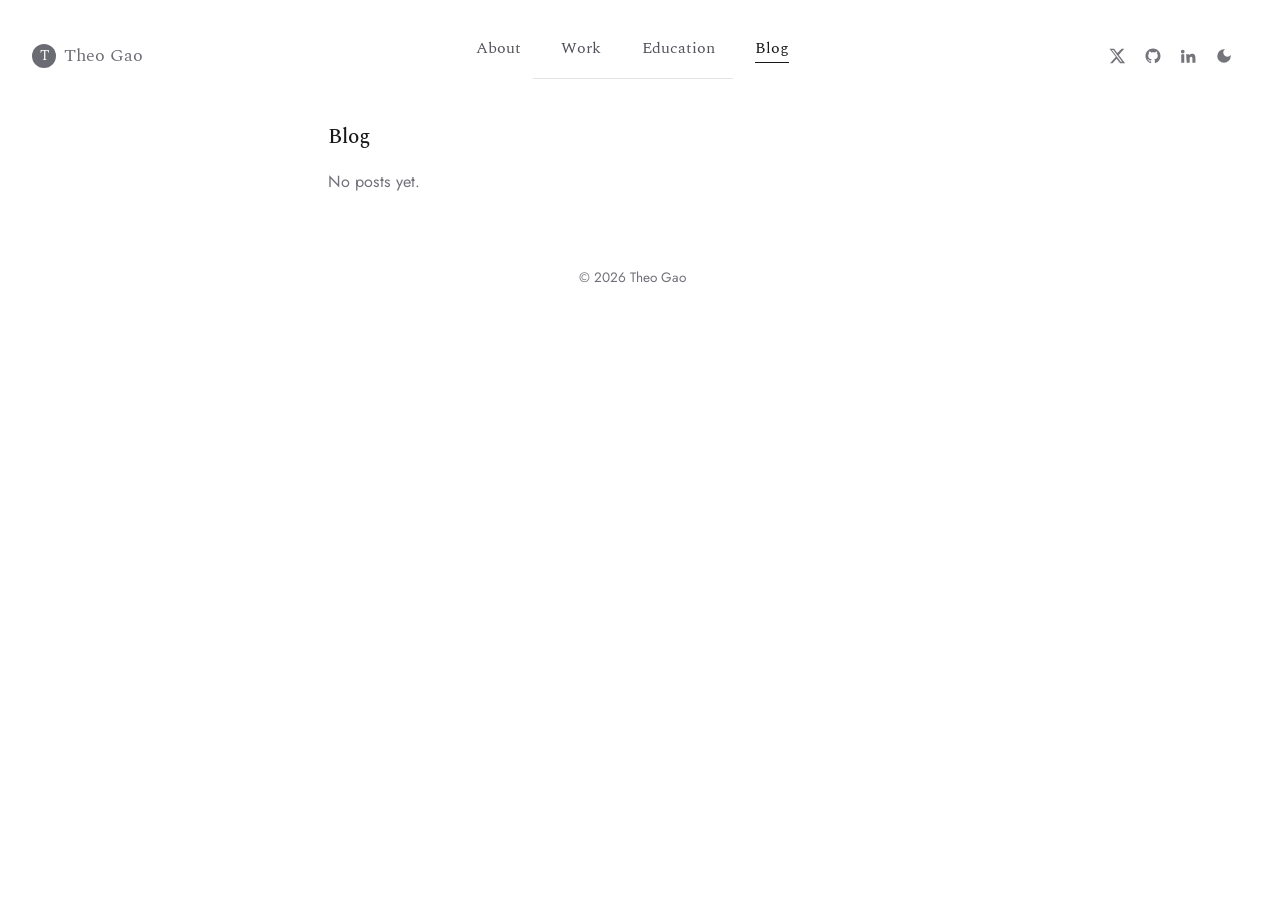
==== blog.html @ 0d7a539f "Split About, Work, Education, and Blog into separate pages" ====
<!DOCTYPE html>
<html lang="en">
<head>
  <meta charset="UTF-8">
  <meta name="viewport" content="width=device-width, initial-scale=1.0">
  <title>Blog — Theo Gao</title>
  <meta name="description" content="Writing by Theo (Long) Gao.">
  <link rel="icon" href="data:image/svg+xml,<svg xmlns='http://www.w3.org/2000/svg' viewBox='0 0 100 100'><circle cx='50' cy='50' r='46' fill='%2352525b'/><text x='50' y='66' font-size='48' text-anchor='middle' fill='white' font-family='Georgia,serif'>T</text></svg>">
  <link rel="preconnect" href="https://fonts.googleapis.com">
  <link rel="preconnect" href="https://fonts.gstatic.com" crossorigin>
  <link rel="stylesheet" href="https://fonts.googleapis.com/css2?family=Spectral:ital,wght@0,400;0,500;1,400&family=Jost:wght@400;500&display=swap">
  <link rel="stylesheet" href="style.css">
  <script>
    (function () {
      var t = localStorage.getItem('theme');
      if (t) document.documentElement.setAttribute('data-theme', t);
    })();
  </script>
</head>
<body>
  <header class="top">
    <a href="/" class="brand"><span class="mark">T</span>Theo Gao</a>
    <nav class="links">
            <a href="/">About</a>
      <a href="/work">Work</a>
      <a href="/education">Education</a>
      <a href="/blog" aria-current="page">Blog</a>
    </nav>
    <div class="icons">
      <a href="https://x.com/cappuccinotada" target="_blank" rel="noopener" aria-label="X" title="X">
        <svg viewBox="0 0 24 24" aria-hidden="true"><path fill="currentColor" d="M18.244 2.25h3.308l-7.227 8.26 8.502 11.24H16.17l-4.714-6.231-5.401 6.231H2.74l7.727-8.835L2.004 2.25H8.17l4.26 5.688 5.814-5.688zm-1.161 17.52h1.833L7.084 4.126H5.117z"/></svg>
      </a>
      <a href="https://github.com/lgao0703" target="_blank" rel="noopener" aria-label="GitHub" title="GitHub">
        <svg viewBox="0 0 24 24" aria-hidden="true"><path fill="currentColor" d="M12 2C6.477 2 2 6.477 2 12c0 4.42 2.865 8.166 6.839 9.489.5.092.682-.217.682-.482 0-.237-.009-.866-.013-1.7-2.782.604-3.369-1.341-3.369-1.341-.454-1.155-1.11-1.463-1.11-1.463-.908-.62.069-.608.069-.608 1.003.07 1.531 1.03 1.531 1.03.892 1.529 2.341 1.087 2.91.831.092-.647.35-1.088.636-1.338-2.22-.253-4.555-1.11-4.555-4.943 0-1.091.39-1.984 1.029-2.683-.103-.253-.446-1.27.098-2.647 0 0 .84-.269 2.75 1.025A9.578 9.578 0 0 1 12 6.836c.85.004 1.705.115 2.504.337 1.909-1.294 2.747-1.025 2.747-1.025.546 1.377.203 2.394.1 2.647.64.699 1.028 1.592 1.028 2.683 0 3.842-2.339 4.687-4.566 4.935.359.309.678.92.678 1.855 0 1.338-.012 2.419-.012 2.747 0 .268.18.58.688.482A10.019 10.019 0 0 0 22 12c0-5.523-4.477-10-10-10z"/></svg>
      </a>
      <a href="https://www.linkedin.com/in/long-g-54a371252/" target="_blank" rel="noopener" aria-label="LinkedIn" title="LinkedIn">
        <svg viewBox="0 0 24 24" aria-hidden="true"><path fill="currentColor" d="M4.98 3.5a2.5 2.5 0 1 1 0 5 2.5 2.5 0 0 1 0-5zM3 9.5h4V21H3zM9.5 9.5h3.8v1.6h.06c.53-1 1.83-2.05 3.77-2.05 4.03 0 4.77 2.65 4.77 6.1V21h-4v-5.1c0-1.22-.02-2.8-1.7-2.8-1.71 0-1.97 1.33-1.97 2.7V21h-4z"/></svg>
      </a>
      <button id="theme" class="theme" aria-label="Toggle dark mode" title="Toggle theme">
        <svg viewBox="0 0 24 24" aria-hidden="true"><path fill="currentColor" d="M12 3a9 9 0 1 0 9 9c0-.46-.04-.92-.1-1.36a5.39 5.39 0 0 1-4.4 2.26 5.4 5.4 0 0 1-3.14-9.8C12.92 3.04 12.46 3 12 3z"/></svg>
      </button>
    </div>
  </header>

  <main class="page">
    <section id="blog">
      <h1>Blog</h1>
      <p class="muted">No posts yet.</p>
    </section>
  </main>

  <footer class="foot">© <span id="yr">2026</span> Theo Gao</footer>
  <script>
    document.getElementById('yr').textContent = new Date().getFullYear();
    document.getElementById('theme').addEventListener('click', function () {
      var root = document.documentElement;
      var cur = root.getAttribute('data-theme') ||
        (window.matchMedia('(prefers-color-scheme: dark)').matches ? 'dark' : 'light');
      var next = cur === 'dark' ? 'light' : 'dark';
      root.setAttribute('data-theme', next);
      localStorage.setItem('theme', next);
    });
  </script>
</body>
</html>
---- style.css ----
:root {
  --bg: #ffffff;
  --text: #27272a;
  --soft: #52525b;
  --muted: #71717a;
  --rule: #e4e4e7;
  --link: #18181b;
  --underline: #a1a1aa;
  --chip: #f4f4f5;
  --bullet: #a1a1aa;
}
@media (prefers-color-scheme: dark) {
  :root:not([data-theme="light"]) {
    --bg: #121212; --text: #e0e0e0; --soft: #c4c4c4; --muted: #9a9a9a;
    --rule: #333436; --link: #f0f0f0; --underline: #6b6b6b; --chip: #1e1e1e; --bullet: #5a5a5a;
  }
}
:root[data-theme="dark"] {
  --bg: #121212; --text: #e0e0e0; --soft: #c4c4c4; --muted: #9a9a9a;
  --rule: #333436; --link: #f0f0f0; --underline: #6b6b6b; --chip: #1e1e1e; --bullet: #5a5a5a;
}

* { box-sizing: border-box; }
html { scrollbar-gutter: stable; scroll-behavior: smooth; }
body {
  margin: 0;
  background: var(--bg);
  color: var(--text);
  font-family: 'Jost', system-ui, -apple-system, sans-serif;
  font-size: 17px;
  line-height: 1.65;
  -webkit-font-smoothing: antialiased;
  transition: background .2s ease, color .2s ease;
}

/* header */
.top {
  position: relative;
  display: flex;
  align-items: center;
  justify-content: center;
  padding: 2rem 2rem 0;
  height: 80px;
}
.brand, .links a {
  font-family: 'Spectral', Georgia, serif;
  color: var(--soft);
  text-decoration: none;
}
.brand {
  position: absolute; left: 2rem;
  display: flex; align-items: center; gap: .5rem;
  font-size: 18px; opacity: .85;
}
.brand:hover { opacity: 1; }
.mark {
  width: 24px; height: 24px; border-radius: 50%;
  background: var(--soft); color: var(--bg);
  display: inline-flex; align-items: center; justify-content: center;
  font-size: 14px;
}
.links { text-align: center; }
.links::after {
  content: ''; display: block; width: 200px; height: 1px;
  background: var(--rule); margin: 1rem auto 0;
}
.links a { margin: 0 1.1rem; font-size: 16px; position: relative; }
.links a::after {
  content: ''; position: absolute; left: 0; right: 0; bottom: -3px; height: 1px;
  background: currentColor; transform: scaleX(0); transition: transform .28s cubic-bezier(.22,1,.36,1);
}
.links a:hover, .links a[aria-current="page"] { color: var(--link); }
.links a:hover::after, .links a[aria-current="page"]::after { transform: scaleX(1); }
.icons {
  position: absolute; right: 2rem;
  display: flex; gap: 1.1rem; align-items: center;
}
.icons a, .theme {
  color: var(--soft); opacity: .8; display: inline-flex;
  background: none; border: 0; padding: 0; cursor: pointer;
}
.icons a:hover, .theme:hover { opacity: 1; }
.icons svg { width: 18px; height: 18px; }

/* content */
.page {
  max-width: 650px;
  margin: 0 auto;
  padding: 2.5rem 20px 1rem;
}
section { margin-bottom: 2.4rem; }
h1, h2 {
  font-family: 'Spectral', Georgia, serif;
  font-weight: 500;
  font-size: 1.3rem;
  margin: 0 0 .9rem;
  color: var(--link);
}
h2 { font-size: 1.15rem; margin-top: 1.8rem; }
h3 {
  font-family: 'Spectral', Georgia, serif;
  font-weight: 400; font-style: italic;
  font-size: 1.05rem; margin: 1.6rem 0 .4rem; color: var(--soft);
}
p { margin: 0 0 1rem; }
a { color: var(--link); text-decoration: none; border-bottom: 1px solid var(--underline); }
a:hover { border-bottom-color: var(--link); }
.top a, .icons a { border-bottom: 0; }

ul { padding-left: 1.25em; margin: 0 0 1rem; }
li { margin: .2rem 0; }
li::marker { color: var(--bullet); }
.two-col { column-count: 2; column-gap: 2rem; }
.two-col li { break-inside: avoid; margin: 0 0 .4rem; }

.entry { margin-bottom: 1.3rem; }
.row { display: flex; justify-content: space-between; gap: 1rem; flex-wrap: wrap; }
.what { font-weight: 500; }
.when, .when-inline { color: var(--muted); font-size: .9em; white-space: nowrap; }
.where { color: var(--muted); font-size: .95em; margin-bottom: .3rem; }
.muted { color: var(--muted); font-size: .95em; }

.tags { display: flex; flex-wrap: wrap; gap: .45rem; }
.tags span {
  background: var(--chip); border: 1px solid var(--rule);
  border-radius: 999px; padding: .1rem .7rem; font-size: .85em; color: var(--soft);
}

#contact { border-top: 1px solid var(--rule); padding-top: 1.4rem; }
.foot { text-align: center; color: var(--muted); font-size: .85rem; padding: 1rem 0 2.5rem; }

/* mobile */
@media (max-width: 768px) {
  body { font-size: 15.5px; line-height: 1.6; }
  .top { flex-direction: column; height: auto; padding: 1.2rem 1rem 0; gap: .8rem; }
  .brand, .icons { position: static; }
  .top { display: grid; grid-template-columns: 1fr auto; }
  .links { grid-column: 1 / -1; grid-row: 2; }
  .links a { margin: 0 .45rem; font-size: 14.5px; }
  .links::after { width: 120px; margin-top: .8rem; }
  .page { padding-top: 1.6rem; }
  .two-col { column-count: 1; }
}
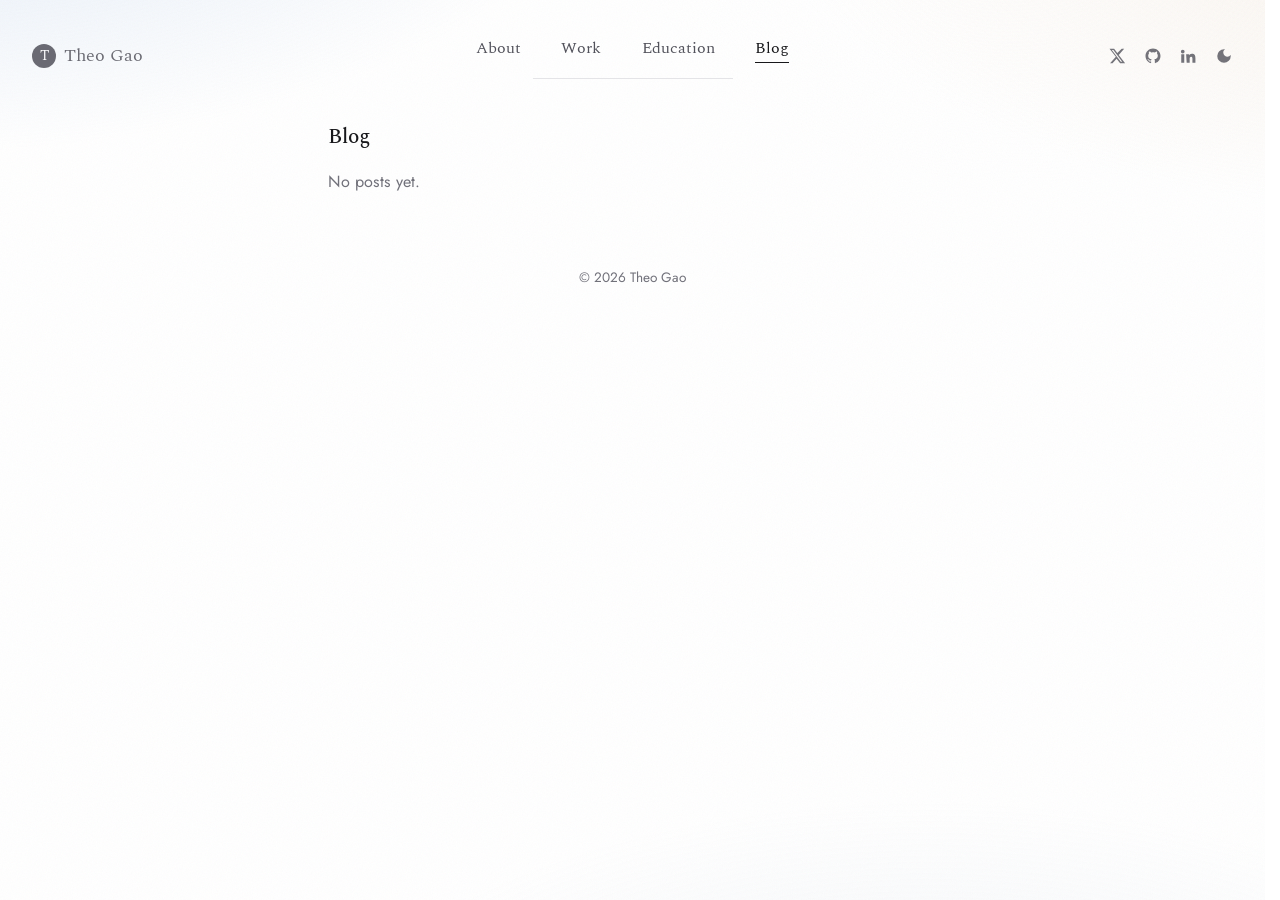
==== commit e7afdc2a: "Add soft aurora background, grain, and cursor glow" ====
--- a/blog.html
+++ b/blog.html
@@ -61,5 +61,6 @@
       localStorage.setItem('theme', next);
     });
   </script>
+  <script src="/effects.js" defer></script>
 </body>
 </html>
--- a/style.css
+++ b/style.css
@@ -8,16 +8,28 @@
   --underline: #a1a1aa;
   --chip: #f4f4f5;
   --bullet: #a1a1aa;
+  --glow-a: rgba(170, 196, 230, 0.42);
+  --glow-b: rgba(232, 210, 186, 0.32);
+  --glow-c: rgba(186, 200, 216, 0.22);
+  --spot: rgba(255, 255, 255, 0.35);
 }
 @media (prefers-color-scheme: dark) {
   :root:not([data-theme="light"]) {
     --bg: #121212; --text: #e0e0e0; --soft: #c4c4c4; --muted: #9a9a9a;
     --rule: #333436; --link: #f0f0f0; --underline: #6b6b6b; --chip: #1e1e1e; --bullet: #5a5a5a;
+    --glow-a: rgba(80, 120, 190, 0.28);
+    --glow-b: rgba(40, 150, 140, 0.18);
+    --glow-c: rgba(120, 90, 170, 0.16);
+    --spot: rgba(140, 180, 255, 0.14);
   }
 }
 :root[data-theme="dark"] {
   --bg: #121212; --text: #e0e0e0; --soft: #c4c4c4; --muted: #9a9a9a;
   --rule: #333436; --link: #f0f0f0; --underline: #6b6b6b; --chip: #1e1e1e; --bullet: #5a5a5a;
+  --glow-a: rgba(80, 120, 190, 0.28);
+  --glow-b: rgba(40, 150, 140, 0.18);
+  --glow-c: rgba(120, 90, 170, 0.16);
+  --spot: rgba(140, 180, 255, 0.14);
 }
 
 * { box-sizing: border-box; }
@@ -31,6 +43,50 @@
   line-height: 1.65;
   -webkit-font-smoothing: antialiased;
   transition: background .2s ease, color .2s ease;
+}
+
+header, main, footer { position: relative; z-index: 1; }
+
+body::before,
+body::after {
+  content: "";
+  position: fixed;
+  pointer-events: none;
+}
+body::before {
+  inset: -25%;
+  z-index: 0;
+  background:
+    radial-gradient(600px 420px at var(--spot-x, 70%) var(--spot-y, 10%), var(--spot), transparent 65%),
+    radial-gradient(ellipse 55% 40% at 12% 0%, var(--glow-a), transparent 70%),
+    radial-gradient(ellipse 50% 35% at 92% 8%, var(--glow-b), transparent 70%),
+    radial-gradient(ellipse 45% 32% at 65% 100%, var(--glow-c), transparent 75%);
+  animation: aurora 28s ease-in-out infinite alternate;
+}
+body::after {
+  inset: 0;
+  z-index: 0;
+  opacity: .045;
+  background-image: url("data:image/svg+xml,%3Csvg xmlns='http://www.w3.org/2000/svg' width='180' height='180'%3E%3Cfilter id='n'%3E%3CfeTurbulence type='fractalNoise' baseFrequency='.8' numOctaves='4' stitchTiles='stitch'/%3E%3C/filter%3E%3Crect width='100%25' height='100%25' filter='url(%23n)'/%3E%3C/svg%3E");
+  background-size: 180px 180px;
+  mix-blend-mode: multiply;
+}
+@media (prefers-color-scheme: dark) {
+  :root:not([data-theme="light"]) body::after {
+    opacity: .07;
+    mix-blend-mode: overlay;
+  }
+}
+:root[data-theme="dark"] body::after {
+  opacity: .07;
+  mix-blend-mode: overlay;
+}
+@keyframes aurora {
+  from { transform: translate3d(-2%, -1%, 0) rotate(0deg) scale(1); }
+  to { transform: translate3d(3%, 2%, 0) rotate(8deg) scale(1.08); }
+}
+@media (prefers-reduced-motion: reduce) {
+  body::before { animation: none; }
 }
 
 /* header */
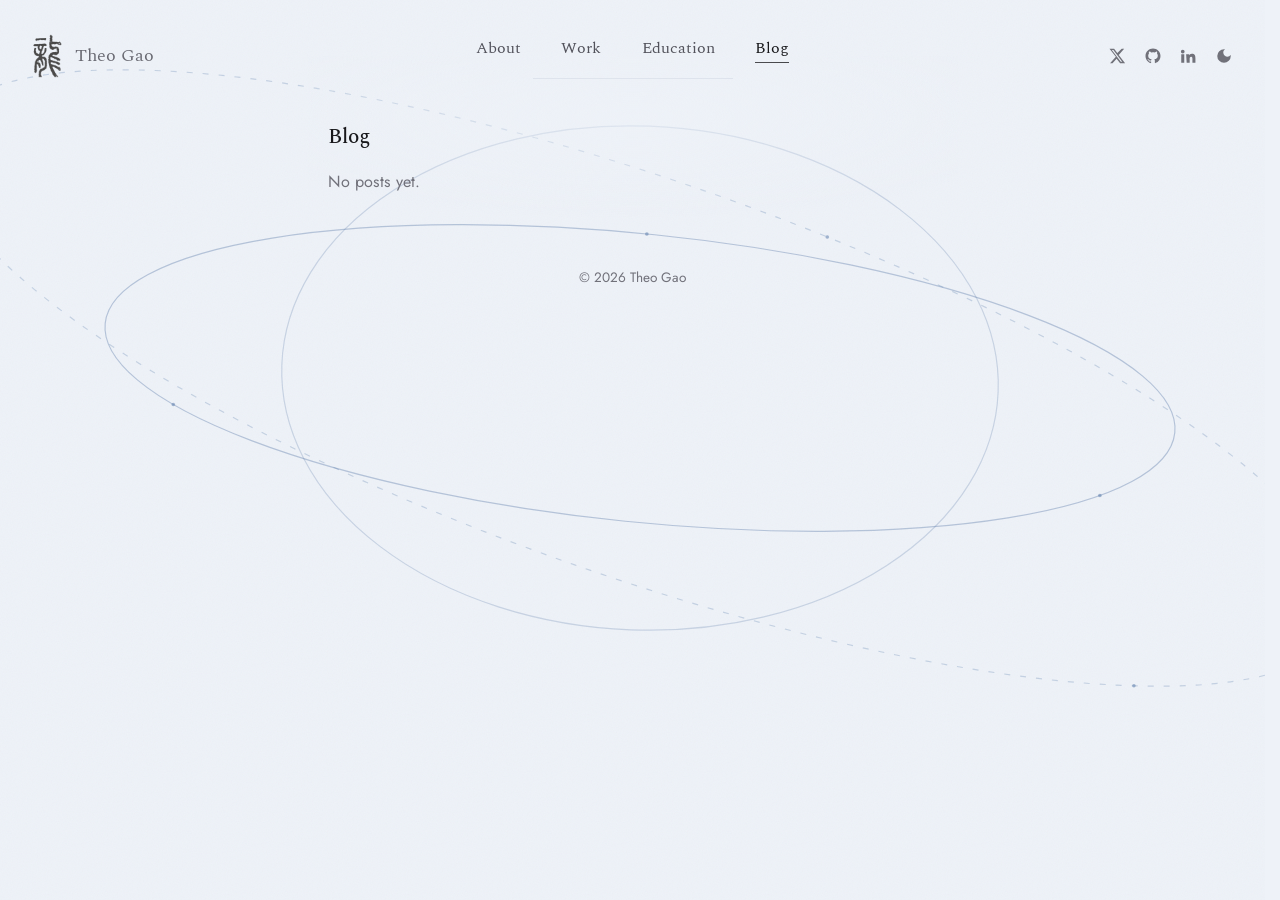
==== commit 31a23c2c: "Replace circled T with 高龙 calligraphy mark Use Long's brush 高龙 as the header mark and favicon, with " ====
--- a/blog.html
+++ b/blog.html
@@ -5,7 +5,8 @@
   <meta name="viewport" content="width=device-width, initial-scale=1.0">
   <title>Blog — Theo Gao</title>
   <meta name="description" content="Writing by Theo (Long) Gao.">
-  <link rel="icon" href="data:image/svg+xml,<svg xmlns='http://www.w3.org/2000/svg' viewBox='0 0 100 100'><circle cx='50' cy='50' r='46' fill='%2352525b'/><text x='50' y='66' font-size='48' text-anchor='middle' fill='white' font-family='Georgia,serif'>T</text></svg>">
+  <link rel="icon" href="/assets/favicon.png" type="image/png">
+  <link rel="apple-touch-icon" href="/assets/apple-touch-icon.png">
   <link rel="preconnect" href="https://fonts.googleapis.com">
   <link rel="preconnect" href="https://fonts.gstatic.com" crossorigin>
   <link rel="stylesheet" href="https://fonts.googleapis.com/css2?family=Spectral:ital,wght@0,400;0,500;1,400&family=Jost:wght@400;500&display=swap">
@@ -19,7 +20,11 @@
 </head>
 <body>
   <header class="top">
-    <a href="/" class="brand"><span class="mark">T</span>Theo Gao</a>
+    <a href="/" class="brand">
+      <img class="seal seal-light" src="/assets/mark-light.png" width="31" height="44" alt="">
+      <img class="seal seal-dark" src="/assets/mark-dark.png" width="31" height="44" alt="">
+      Theo Gao
+    </a>
     <nav class="links">
             <a href="/">About</a>
       <a href="/work">Work</a>
--- a/style.css
+++ b/style.css
@@ -1,35 +1,26 @@
 :root {
-  --bg: #ffffff;
+  --bg: #eef2f8;
   --text: #27272a;
   --soft: #52525b;
   --muted: #71717a;
-  --rule: #e4e4e7;
+  --rule: #d5dbe6;
   --link: #18181b;
   --underline: #a1a1aa;
-  --chip: #f4f4f5;
+  --chip: #f4f6fa;
   --bullet: #a1a1aa;
-  --glow-a: rgba(170, 196, 230, 0.42);
-  --glow-b: rgba(232, 210, 186, 0.32);
-  --glow-c: rgba(186, 200, 216, 0.22);
-  --spot: rgba(255, 255, 255, 0.35);
+  --page-veil: rgba(238, 242, 248, 0.62);
 }
 @media (prefers-color-scheme: dark) {
   :root:not([data-theme="light"]) {
-    --bg: #121212; --text: #e0e0e0; --soft: #c4c4c4; --muted: #9a9a9a;
-    --rule: #333436; --link: #f0f0f0; --underline: #6b6b6b; --chip: #1e1e1e; --bullet: #5a5a5a;
-    --glow-a: rgba(80, 120, 190, 0.28);
-    --glow-b: rgba(40, 150, 140, 0.18);
-    --glow-c: rgba(120, 90, 170, 0.16);
-    --spot: rgba(140, 180, 255, 0.14);
+    --bg: #07090e; --text: #e0e0e0; --soft: #c4c4c4; --muted: #9a9a9a;
+    --rule: #2a2d36; --link: #f0f0f0; --underline: #6b6b6b; --chip: #14161c; --bullet: #5a5a5a;
+    --page-veil: rgba(7, 9, 14, 0.58);
   }
 }
 :root[data-theme="dark"] {
-  --bg: #121212; --text: #e0e0e0; --soft: #c4c4c4; --muted: #9a9a9a;
-  --rule: #333436; --link: #f0f0f0; --underline: #6b6b6b; --chip: #1e1e1e; --bullet: #5a5a5a;
-  --glow-a: rgba(80, 120, 190, 0.28);
-  --glow-b: rgba(40, 150, 140, 0.18);
-  --glow-c: rgba(120, 90, 170, 0.16);
-  --spot: rgba(140, 180, 255, 0.14);
+  --bg: #07090e; --text: #e0e0e0; --soft: #c4c4c4; --muted: #9a9a9a;
+  --rule: #2a2d36; --link: #f0f0f0; --underline: #6b6b6b; --chip: #14161c; --bullet: #5a5a5a;
+  --page-veil: rgba(7, 9, 14, 0.58);
 }
 
 * { box-sizing: border-box; }
@@ -47,46 +38,34 @@
 
 header, main, footer { position: relative; z-index: 1; }
 
-body::before,
+#fx {
+  position: fixed;
+  inset: 0;
+  z-index: 0;
+  width: 100%;
+  height: 100%;
+  pointer-events: none;
+}
 body::after {
   content: "";
   position: fixed;
-  pointer-events: none;
-}
-body::before {
-  inset: -25%;
-  z-index: 0;
-  background:
-    radial-gradient(600px 420px at var(--spot-x, 70%) var(--spot-y, 10%), var(--spot), transparent 65%),
-    radial-gradient(ellipse 55% 40% at 12% 0%, var(--glow-a), transparent 70%),
-    radial-gradient(ellipse 50% 35% at 92% 8%, var(--glow-b), transparent 70%),
-    radial-gradient(ellipse 45% 32% at 65% 100%, var(--glow-c), transparent 75%);
-  animation: aurora 28s ease-in-out infinite alternate;
-}
-body::after {
   inset: 0;
   z-index: 0;
-  opacity: .045;
+  pointer-events: none;
+  opacity: .04;
   background-image: url("data:image/svg+xml,%3Csvg xmlns='http://www.w3.org/2000/svg' width='180' height='180'%3E%3Cfilter id='n'%3E%3CfeTurbulence type='fractalNoise' baseFrequency='.8' numOctaves='4' stitchTiles='stitch'/%3E%3C/filter%3E%3Crect width='100%25' height='100%25' filter='url(%23n)'/%3E%3C/svg%3E");
   background-size: 180px 180px;
   mix-blend-mode: multiply;
 }
 @media (prefers-color-scheme: dark) {
   :root:not([data-theme="light"]) body::after {
-    opacity: .07;
+    opacity: .05;
     mix-blend-mode: overlay;
   }
 }
 :root[data-theme="dark"] body::after {
-  opacity: .07;
+  opacity: .05;
   mix-blend-mode: overlay;
-}
-@keyframes aurora {
-  from { transform: translate3d(-2%, -1%, 0) rotate(0deg) scale(1); }
-  to { transform: translate3d(3%, 2%, 0) rotate(8deg) scale(1.08); }
-}
-@media (prefers-reduced-motion: reduce) {
-  body::before { animation: none; }
 }
 
 /* header */
@@ -105,16 +84,23 @@
 }
 .brand {
   position: absolute; left: 2rem;
-  display: flex; align-items: center; gap: .5rem;
+  display: flex; align-items: center; gap: .7rem;
   font-size: 18px; opacity: .85;
 }
 .brand:hover { opacity: 1; }
-.mark {
-  width: 24px; height: 24px; border-radius: 50%;
-  background: var(--soft); color: var(--bg);
-  display: inline-flex; align-items: center; justify-content: center;
-  font-size: 14px;
+.seal {
+  height: 44px;
+  width: auto;
+  display: block;
+  flex-shrink: 0;
 }
+.seal-dark { display: none; }
+@media (prefers-color-scheme: dark) {
+  :root:not([data-theme="light"]) .seal-light { display: none; }
+  :root:not([data-theme="light"]) .seal-dark { display: block; }
+}
+:root[data-theme="dark"] .seal-light { display: none; }
+:root[data-theme="dark"] .seal-dark { display: block; }
 .links { text-align: center; }
 .links::after {
   content: ''; display: block; width: 200px; height: 1px;
@@ -143,6 +129,19 @@
   max-width: 650px;
   margin: 0 auto;
   padding: 2.5rem 20px 1rem;
+  position: relative;
+}
+.page::before {
+  content: "";
+  position: absolute;
+  left: 50%;
+  transform: translateX(-50%);
+  width: min(100%, 720px);
+  top: -1.5rem;
+  bottom: -0.5rem;
+  background: radial-gradient(ellipse 90% 70% at 50% 30%, var(--page-veil), transparent 72%);
+  pointer-events: none;
+  z-index: -1;
 }
 section { margin-bottom: 2.4rem; }
 h1, h2 {
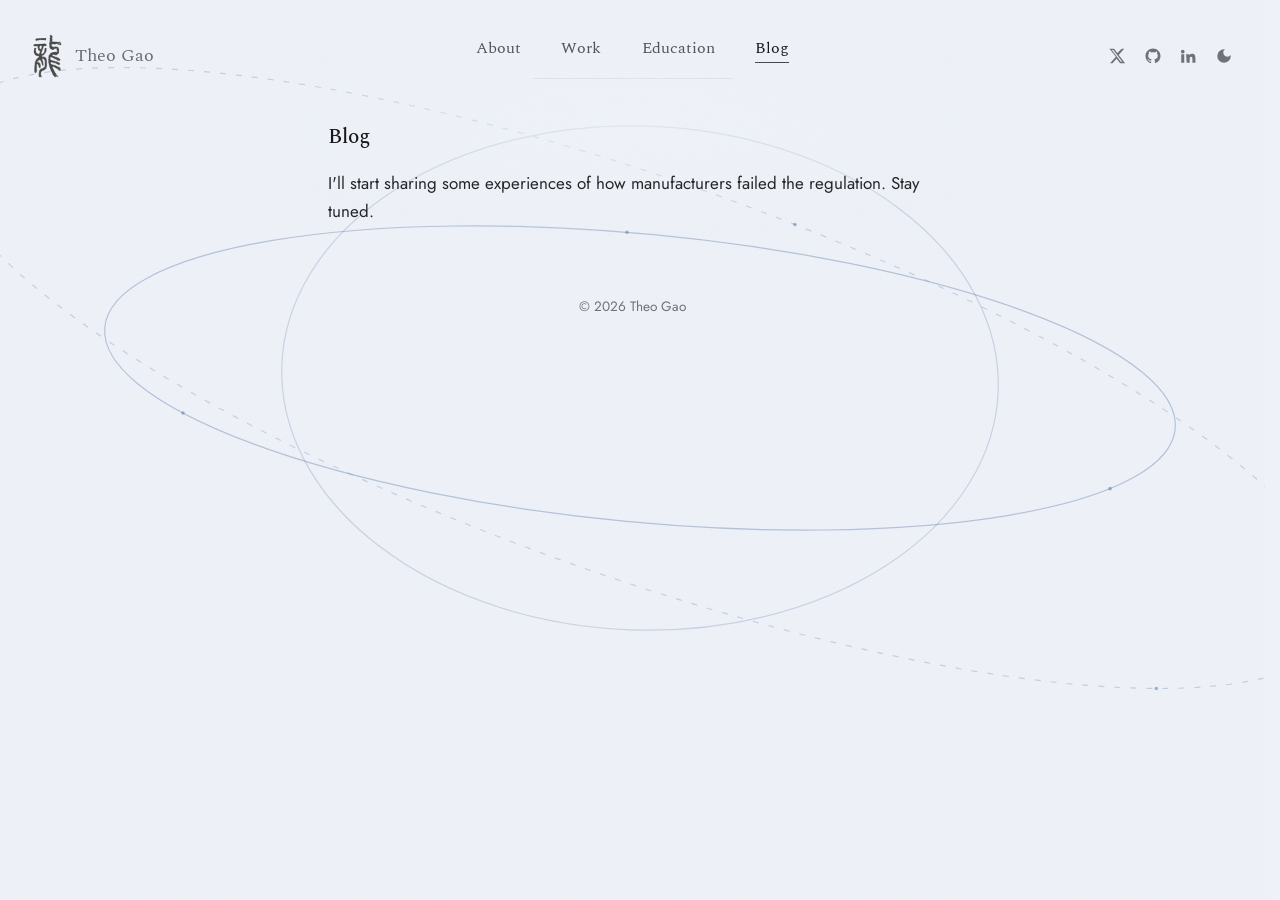
==== commit 19cf46b2: "Add a stay-tuned note on the Blog page Replace the empty-state line with a short teaser about upcomi" ====
--- a/blog.html
+++ b/blog.html
@@ -4,7 +4,7 @@
   <meta charset="UTF-8">
   <meta name="viewport" content="width=device-width, initial-scale=1.0">
   <title>Blog — Theo Gao</title>
-  <meta name="description" content="Writing by Theo (Long) Gao.">
+  <meta name="description" content="Writing by Theo (Long) Gao on medical device regulation — first posts coming soon.">
   <link rel="icon" href="/assets/favicon.png" type="image/png">
   <link rel="apple-touch-icon" href="/assets/apple-touch-icon.png">
   <link rel="preconnect" href="https://fonts.googleapis.com">
@@ -50,7 +50,7 @@
   <main class="page">
     <section id="blog">
       <h1>Blog</h1>
-      <p class="muted">No posts yet.</p>
+      <p>I'll start sharing some experiences of how manufacturers failed the regulation. Stay tuned.</p>
     </section>
   </main>
 
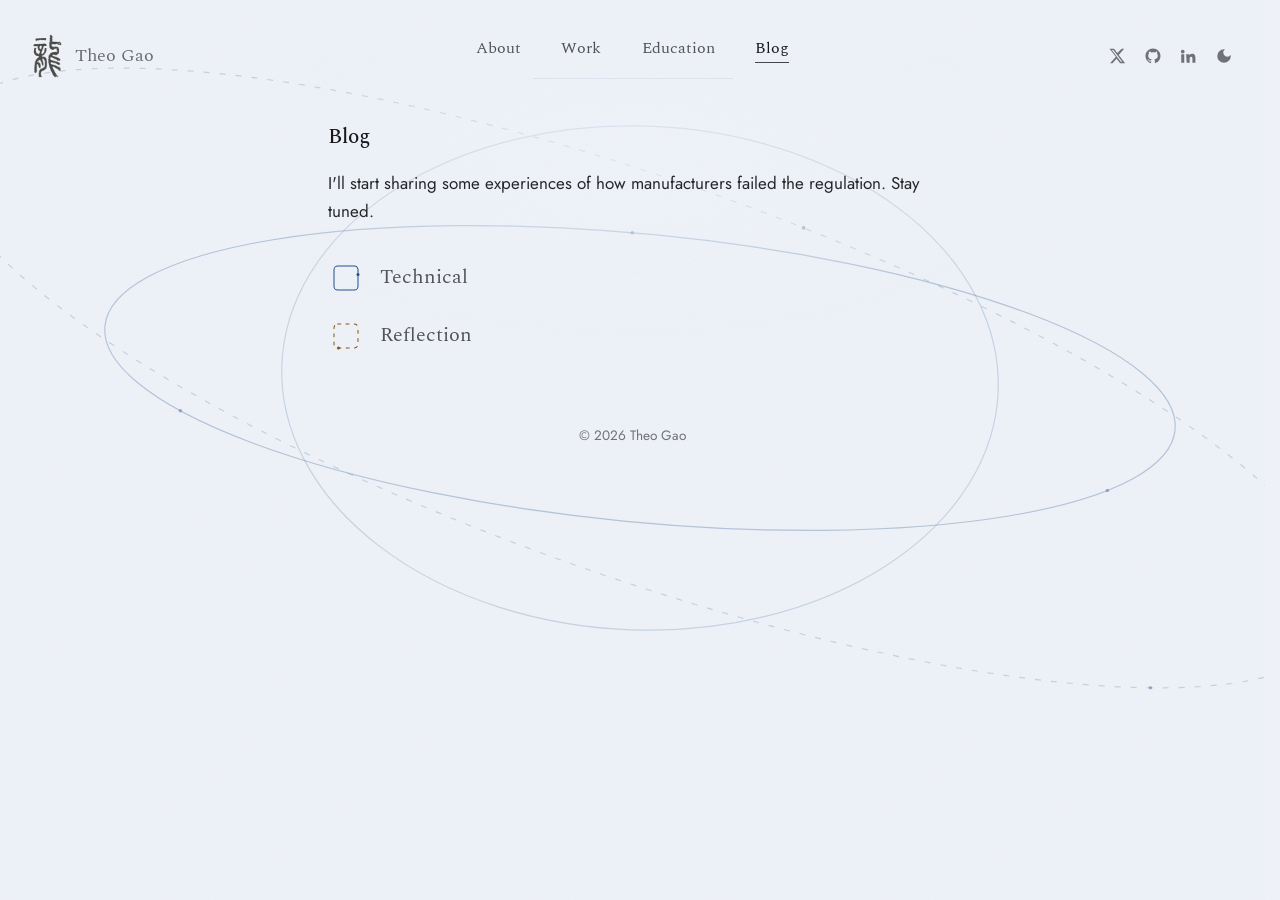
==== commit 9bb74013: "Add ring-style Technical and Reflection marks on Blog Thin rounded squares in the orbital-rings lang" ====
--- a/blog.html
+++ b/blog.html
@@ -51,6 +51,28 @@
     <section id="blog">
       <h1>Blog</h1>
       <p>I'll start sharing some experiences of how manufacturers failed the regulation. Stay tuned.</p>
+      <ul class="kinds" aria-label="Post kinds">
+        <li class="kind kind-tech">
+          <svg class="kind-mark" viewBox="0 0 48 48" width="36" height="36" fill="none" aria-hidden="true">
+            <rect class="kind-frame" x="8" y="8" width="32" height="32" rx="5" stroke="currentColor" stroke-width="1.35"/>
+            <circle class="kind-tick kind-tick-still" r="2" cx="30.5" cy="8" fill="currentColor"/>
+            <circle class="kind-tick kind-tick-move" r="2" fill="currentColor">
+              <animateMotion dur="9s" begin="-1.6s" repeatCount="indefinite" path="M13,8 H35 A5,5 0 0 1 40,13 V35 A5,5 0 0 1 35,40 H13 A5,5 0 0 1 8,35 V13 A5,5 0 0 1 13,8"/>
+            </circle>
+          </svg>
+          Technical
+        </li>
+        <li class="kind kind-reflect">
+          <svg class="kind-mark" viewBox="0 0 48 48" width="36" height="36" fill="none" aria-hidden="true">
+            <rect class="kind-frame" x="8" y="8" width="32" height="32" rx="5" stroke="currentColor" stroke-width="1.35"/>
+            <circle class="kind-tick kind-tick-still" r="2" cx="25" cy="40" fill="currentColor"/>
+            <circle class="kind-tick kind-tick-move" r="2" fill="currentColor">
+              <animateMotion dur="12s" begin="-7s" repeatCount="indefinite" path="M13,8 H35 A5,5 0 0 1 40,13 V35 A5,5 0 0 1 35,40 H13 A5,5 0 0 1 8,35 V13 A5,5 0 0 1 13,8"/>
+            </circle>
+          </svg>
+          Reflection
+        </li>
+      </ul>
     </section>
   </main>
 
--- a/style.css
+++ b/style.css
@@ -184,6 +184,44 @@
 #contact { border-top: 1px solid var(--rule); padding-top: 1.4rem; }
 .foot { text-align: center; color: var(--muted); font-size: .85rem; padding: 1rem 0 2.5rem; }
 
+.kinds {
+  list-style: none;
+  padding: 0;
+  margin: 2.2rem 0 0;
+  display: flex;
+  flex-direction: column;
+  gap: 1.35rem;
+}
+.kind {
+  display: flex;
+  align-items: center;
+  gap: 1rem;
+  margin: 0;
+  font-family: 'Spectral', Georgia, serif;
+  font-size: 1.25rem;
+  color: var(--soft);
+}
+.kind-mark {
+  display: block;
+  flex-shrink: 0;
+  overflow: visible;
+  color: inherit;
+}
+.kind-tech .kind-mark { color: #24508c; }
+.kind-reflect .kind-mark { color: #8a5414; }
+.kind-reflect .kind-frame { stroke-dasharray: 4 7; stroke-linecap: round; }
+.kind-tick-still { display: none; }
+@media (prefers-reduced-motion: reduce) {
+  .kind-tick-move { display: none; }
+  .kind-tick-still { display: block; }
+}
+@media (prefers-color-scheme: dark) {
+  :root:not([data-theme="light"]) .kind-tech .kind-mark { color: #4a72b8; }
+  :root:not([data-theme="light"]) .kind-reflect .kind-mark { color: #c4842a; }
+}
+:root[data-theme="dark"] .kind-tech .kind-mark { color: #4a72b8; }
+:root[data-theme="dark"] .kind-reflect .kind-mark { color: #c4842a; }
+
 /* mobile */
 @media (max-width: 768px) {
   body { font-size: 15.5px; line-height: 1.6; }
